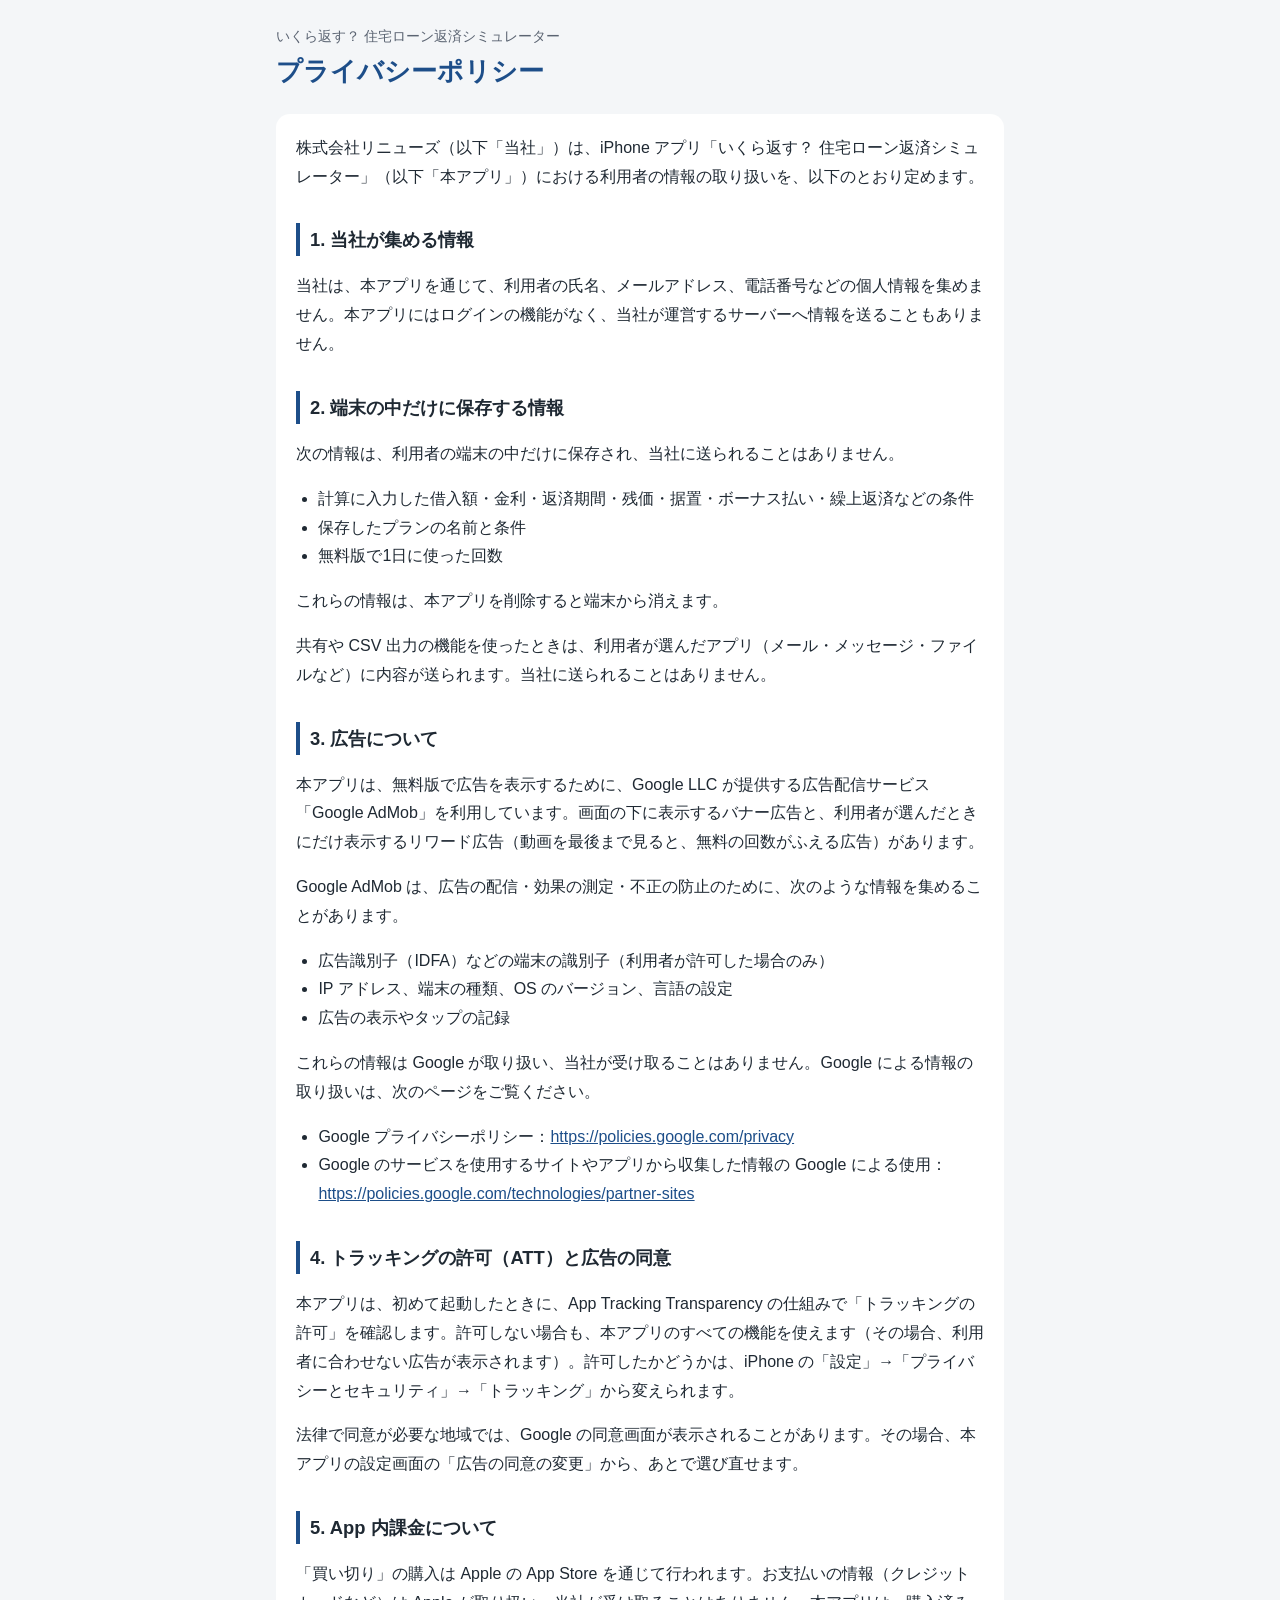
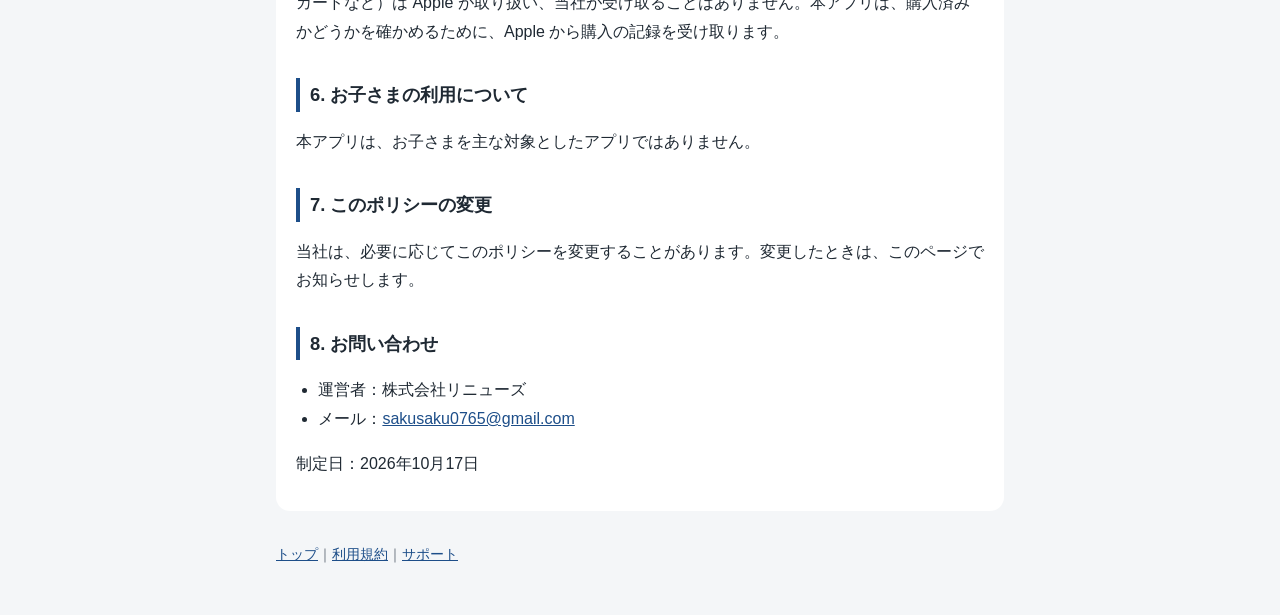
==== privacy.html @ 8ef19cde "Add files via upload" ====
<!doctype html>
<html lang="ja">
<head>
<meta charset="utf-8">
<meta name="viewport" content="width=device-width, initial-scale=1">
<title>プライバシーポリシー｜いくら返す？</title>
<link rel="stylesheet" href="style.css">
</head>
<body>
<main>
  <header>
    <p>いくら返す？ 住宅ローン返済シミュレーター</p>
    <h1>プライバシーポリシー</h1>
  </header>

  <section>
    <p>株式会社リニューズ（以下「当社」）は、iPhone アプリ「いくら返す？ 住宅ローン返済シミュレーター」（以下「本アプリ」）における利用者の情報の取り扱いを、以下のとおり定めます。</p>

    <h2>1. 当社が集める情報</h2>
    <p>当社は、本アプリを通じて、利用者の氏名、メールアドレス、電話番号などの個人情報を集めません。本アプリにはログインの機能がなく、当社が運営するサーバーへ情報を送ることもありません。</p>

    <h2>2. 端末の中だけに保存する情報</h2>
    <p>次の情報は、利用者の端末の中だけに保存され、当社に送られることはありません。</p>
    <ul>
      <li>計算に入力した借入額・金利・返済期間・残価・据置・ボーナス払い・繰上返済などの条件</li>
      <li>保存したプランの名前と条件</li>
      <li>無料版で1日に使った回数</li>
    </ul>
    <p>これらの情報は、本アプリを削除すると端末から消えます。</p>
    <p>共有や CSV 出力の機能を使ったときは、利用者が選んだアプリ（メール・メッセージ・ファイルなど）に内容が送られます。当社に送られることはありません。</p>

    <h2>3. 広告について</h2>
    <p>本アプリは、無料版で広告を表示するために、Google LLC が提供する広告配信サービス「Google AdMob」を利用しています。画面の下に表示するバナー広告と、利用者が選んだときにだけ表示するリワード広告（動画を最後まで見ると、無料の回数がふえる広告）があります。</p>
    <p>Google AdMob は、広告の配信・効果の測定・不正の防止のために、次のような情報を集めることがあります。</p>
    <ul>
      <li>広告識別子（IDFA）などの端末の識別子（利用者が許可した場合のみ）</li>
      <li>IP アドレス、端末の種類、OS のバージョン、言語の設定</li>
      <li>広告の表示やタップの記録</li>
    </ul>
    <p>これらの情報は Google が取り扱い、当社が受け取ることはありません。Google による情報の取り扱いは、次のページをご覧ください。</p>
    <ul>
      <li>Google プライバシーポリシー：<a href="https://policies.google.com/privacy">https://policies.google.com/privacy</a></li>
      <li>Google のサービスを使用するサイトやアプリから収集した情報の Google による使用：<a href="https://policies.google.com/technologies/partner-sites">https://policies.google.com/technologies/partner-sites</a></li>
    </ul>

    <h2>4. トラッキングの許可（ATT）と広告の同意</h2>
    <p>本アプリは、初めて起動したときに、App Tracking Transparency の仕組みで「トラッキングの許可」を確認します。許可しない場合も、本アプリのすべての機能を使えます（その場合、利用者に合わせない広告が表示されます）。許可したかどうかは、iPhone の「設定」→「プライバシーとセキュリティ」→「トラッキング」から変えられます。</p>
    <p>法律で同意が必要な地域では、Google の同意画面が表示されることがあります。その場合、本アプリの設定画面の「広告の同意の変更」から、あとで選び直せます。</p>

    <h2>5. App 内課金について</h2>
    <p>「買い切り」の購入は Apple の App Store を通じて行われます。お支払いの情報（クレジットカードなど）は Apple が取り扱い、当社が受け取ることはありません。本アプリは、購入済みかどうかを確かめるために、Apple から購入の記録を受け取ります。</p>

    <h2>6. お子さまの利用について</h2>
    <p>本アプリは、お子さまを主な対象としたアプリではありません。</p>

    <h2>7. このポリシーの変更</h2>
    <p>当社は、必要に応じてこのポリシーを変更することがあります。変更したときは、このページでお知らせします。</p>

    <h2>8. お問い合わせ</h2>
    <ul>
      <li>運営者：株式会社リニューズ</li>
      <li>メール：<a href="mailto:sakusaku0765@gmail.com">sakusaku0765@gmail.com</a></li>
    </ul>
    <p>制定日：2026年10月17日</p>
  </section>
  <footer><a href="./">トップ</a>｜<a href="terms.html">利用規約</a>｜<a href="support.html">サポート</a></footer>
</main>
</body>
</html>
---- style.css ----
:root { --navy: #1D4E89; --text: #1f2933; --muted: #5b6472; --bg: #F4F6F8; --card: #ffffff; }
* { box-sizing: border-box; }
body { margin: 0; background: var(--bg); color: var(--text); font-family: -apple-system, BlinkMacSystemFont, "Hiragino Sans", "Hiragino Kaku Gothic ProN", "Noto Sans JP", sans-serif; line-height: 1.8; }
main { max-width: 760px; margin: 0 auto; padding: 24px 16px 48px; }
header { margin-bottom: 24px; }
header p { margin: 0; color: var(--muted); font-size: 0.9rem; }
h1 { font-size: 1.6rem; line-height: 1.4; margin: 4px 0 0; color: var(--navy); }
h2 { font-size: 1.15rem; margin: 32px 0 8px; padding-left: 10px; border-left: 4px solid var(--navy); }
h3 { font-size: 1rem; margin: 20px 0 4px; }
section { background: var(--card); border-radius: 14px; padding: 4px 20px 16px; margin-bottom: 16px; }
ul, ol { padding-left: 1.4em; }
a { color: var(--navy); overflow-wrap: anywhere; }
nav ul { list-style: none; padding: 0; display: flex; flex-wrap: wrap; gap: 8px 20px; }
footer { color: var(--muted); font-size: 0.85rem; margin-top: 32px; }
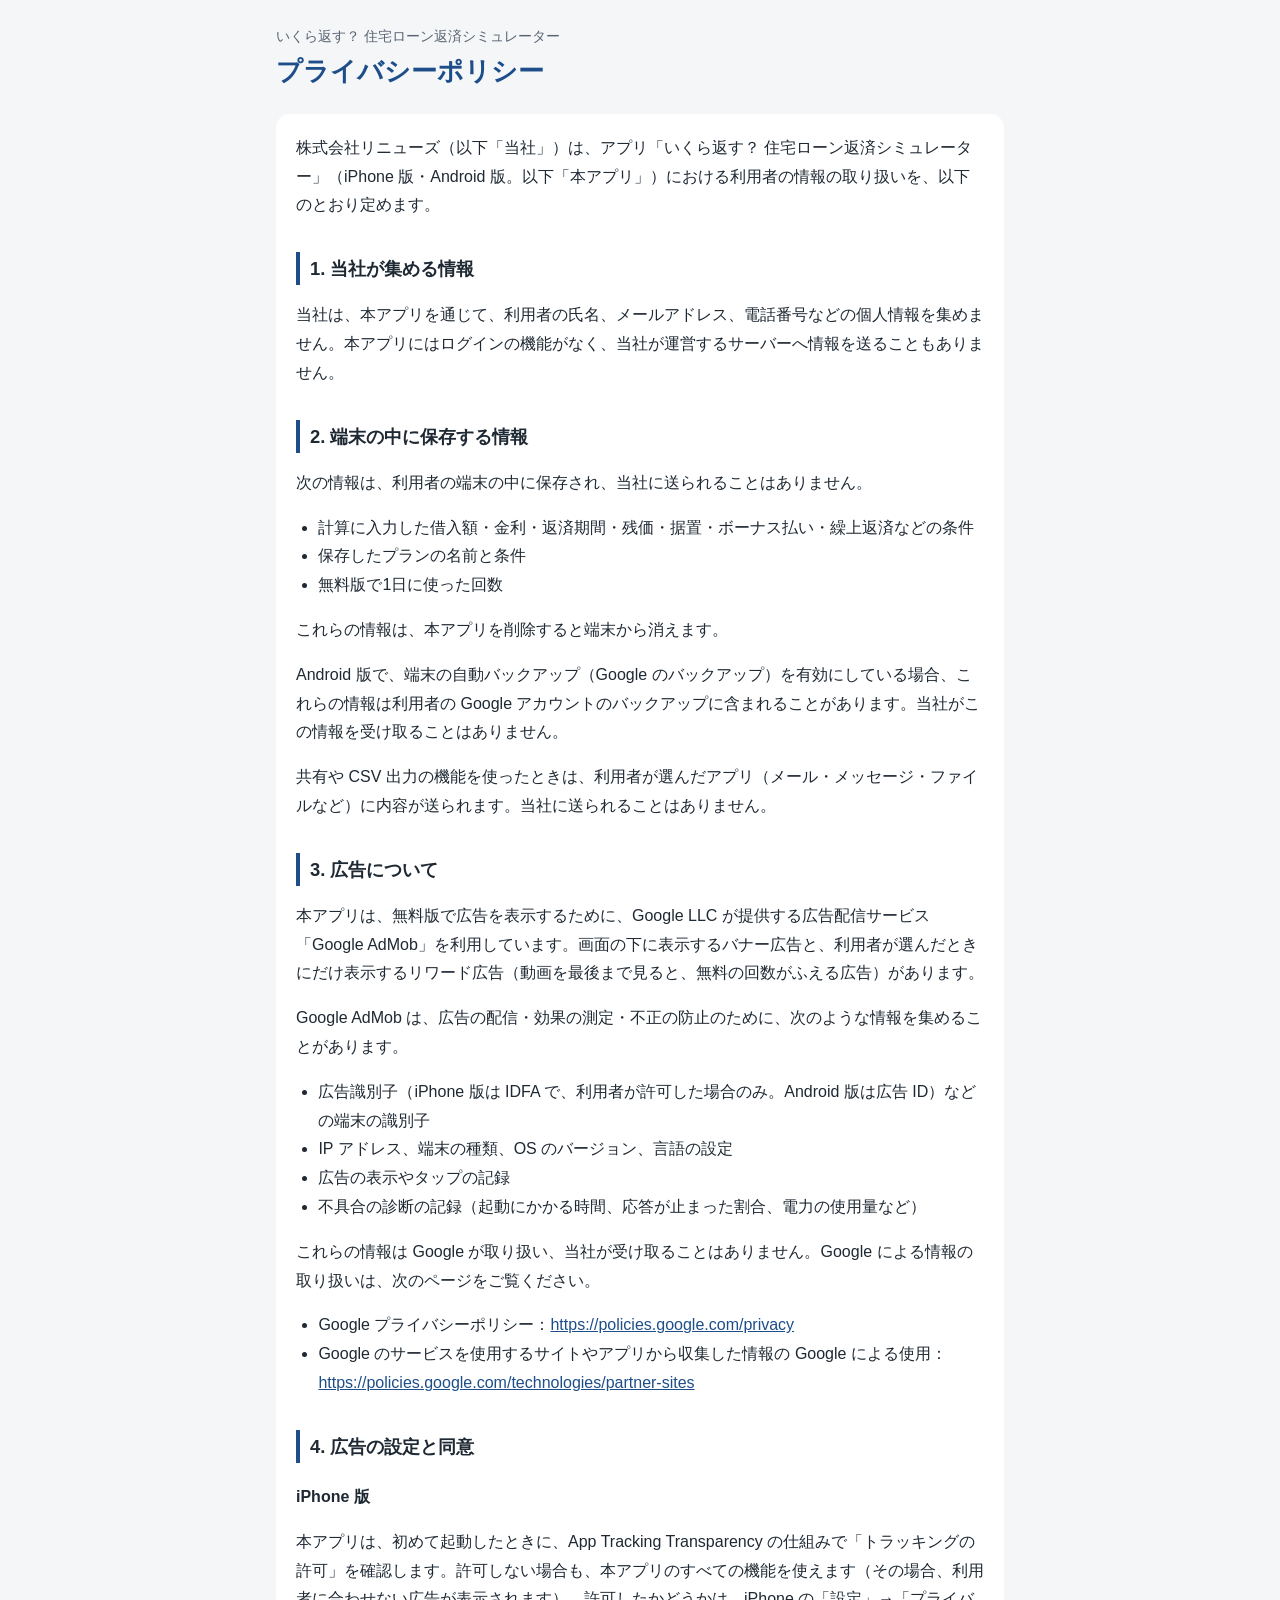
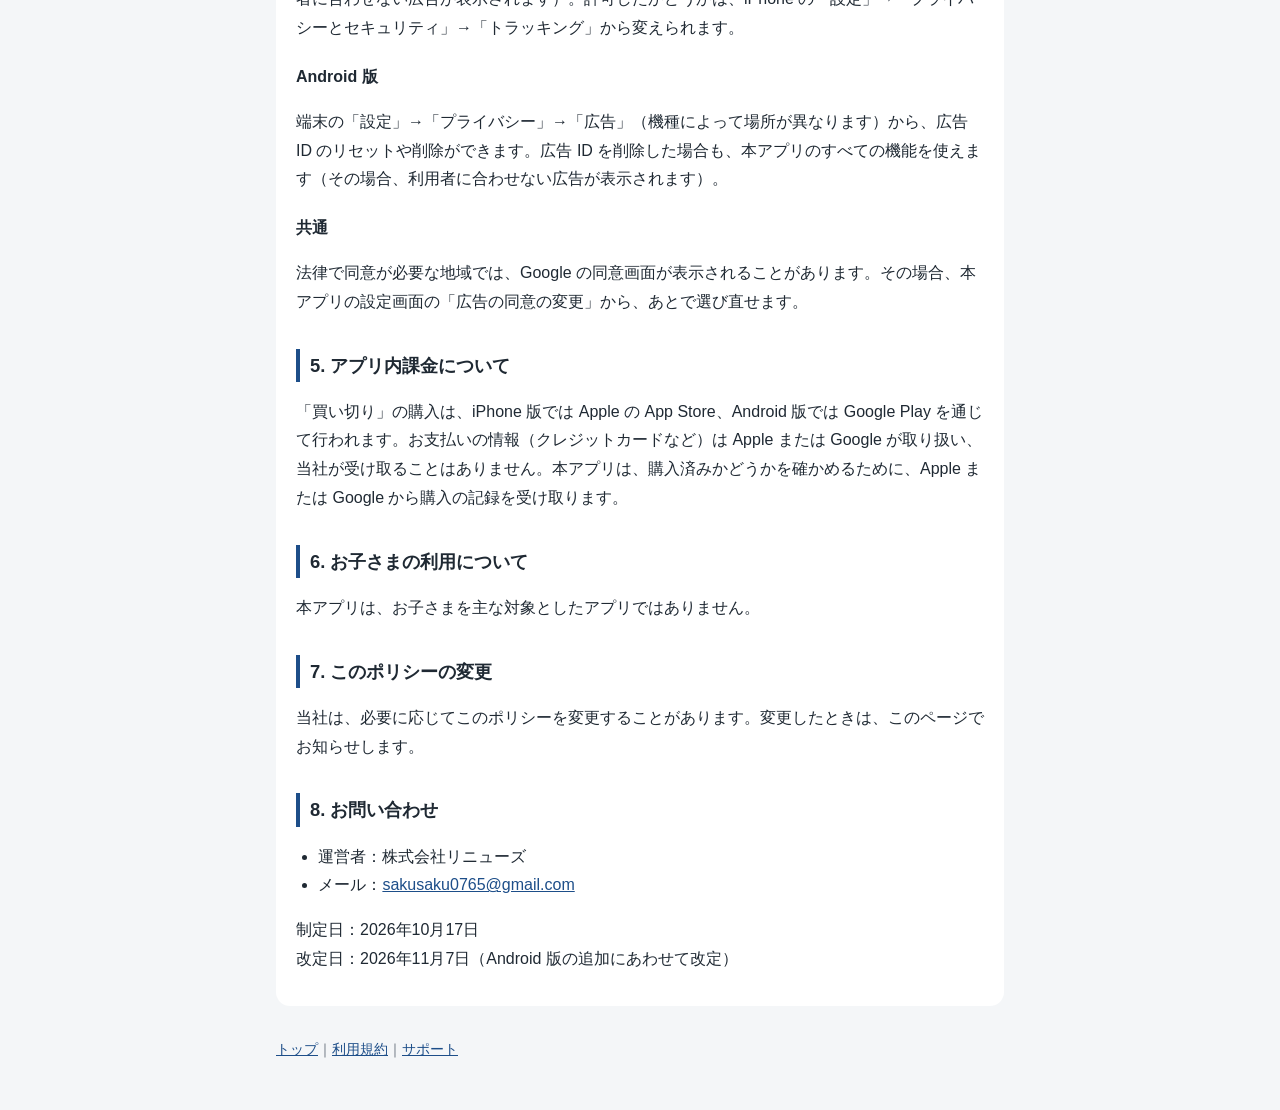
==== commit 73ff3a93: "Add files via upload" ====
--- a/privacy.html
+++ b/privacy.html
@@ -14,28 +14,30 @@
   </header>
 
   <section>
-    <p>株式会社リニューズ（以下「当社」）は、iPhone アプリ「いくら返す？ 住宅ローン返済シミュレーター」（以下「本アプリ」）における利用者の情報の取り扱いを、以下のとおり定めます。</p>
+    <p>株式会社リニューズ（以下「当社」）は、アプリ「いくら返す？ 住宅ローン返済シミュレーター」（iPhone 版・Android 版。以下「本アプリ」）における利用者の情報の取り扱いを、以下のとおり定めます。</p>
 
     <h2>1. 当社が集める情報</h2>
     <p>当社は、本アプリを通じて、利用者の氏名、メールアドレス、電話番号などの個人情報を集めません。本アプリにはログインの機能がなく、当社が運営するサーバーへ情報を送ることもありません。</p>
 
-    <h2>2. 端末の中だけに保存する情報</h2>
-    <p>次の情報は、利用者の端末の中だけに保存され、当社に送られることはありません。</p>
+    <h2>2. 端末の中に保存する情報</h2>
+    <p>次の情報は、利用者の端末の中に保存され、当社に送られることはありません。</p>
     <ul>
       <li>計算に入力した借入額・金利・返済期間・残価・据置・ボーナス払い・繰上返済などの条件</li>
       <li>保存したプランの名前と条件</li>
       <li>無料版で1日に使った回数</li>
     </ul>
     <p>これらの情報は、本アプリを削除すると端末から消えます。</p>
+    <p>Android 版で、端末の自動バックアップ（Google のバックアップ）を有効にしている場合、これらの情報は利用者の Google アカウントのバックアップに含まれることがあります。当社がこの情報を受け取ることはありません。</p>
     <p>共有や CSV 出力の機能を使ったときは、利用者が選んだアプリ（メール・メッセージ・ファイルなど）に内容が送られます。当社に送られることはありません。</p>
 
     <h2>3. 広告について</h2>
     <p>本アプリは、無料版で広告を表示するために、Google LLC が提供する広告配信サービス「Google AdMob」を利用しています。画面の下に表示するバナー広告と、利用者が選んだときにだけ表示するリワード広告（動画を最後まで見ると、無料の回数がふえる広告）があります。</p>
     <p>Google AdMob は、広告の配信・効果の測定・不正の防止のために、次のような情報を集めることがあります。</p>
     <ul>
-      <li>広告識別子（IDFA）などの端末の識別子（利用者が許可した場合のみ）</li>
+      <li>広告識別子（iPhone 版は IDFA で、利用者が許可した場合のみ。Android 版は広告 ID）などの端末の識別子</li>
       <li>IP アドレス、端末の種類、OS のバージョン、言語の設定</li>
       <li>広告の表示やタップの記録</li>
+      <li>不具合の診断の記録（起動にかかる時間、応答が止まった割合、電力の使用量など）</li>
     </ul>
     <p>これらの情報は Google が取り扱い、当社が受け取ることはありません。Google による情報の取り扱いは、次のページをご覧ください。</p>
     <ul>
@@ -43,12 +45,16 @@
       <li>Google のサービスを使用するサイトやアプリから収集した情報の Google による使用：<a href="https://policies.google.com/technologies/partner-sites">https://policies.google.com/technologies/partner-sites</a></li>
     </ul>
 
-    <h2>4. トラッキングの許可（ATT）と広告の同意</h2>
+    <h2>4. 広告の設定と同意</h2>
+    <h3>iPhone 版</h3>
     <p>本アプリは、初めて起動したときに、App Tracking Transparency の仕組みで「トラッキングの許可」を確認します。許可しない場合も、本アプリのすべての機能を使えます（その場合、利用者に合わせない広告が表示されます）。許可したかどうかは、iPhone の「設定」→「プライバシーとセキュリティ」→「トラッキング」から変えられます。</p>
+    <h3>Android 版</h3>
+    <p>端末の「設定」→「プライバシー」→「広告」（機種によって場所が異なります）から、広告 ID のリセットや削除ができます。広告 ID を削除した場合も、本アプリのすべての機能を使えます（その場合、利用者に合わせない広告が表示されます）。</p>
+    <h3>共通</h3>
     <p>法律で同意が必要な地域では、Google の同意画面が表示されることがあります。その場合、本アプリの設定画面の「広告の同意の変更」から、あとで選び直せます。</p>
 
-    <h2>5. App 内課金について</h2>
-    <p>「買い切り」の購入は Apple の App Store を通じて行われます。お支払いの情報（クレジットカードなど）は Apple が取り扱い、当社が受け取ることはありません。本アプリは、購入済みかどうかを確かめるために、Apple から購入の記録を受け取ります。</p>
+    <h2>5. アプリ内課金について</h2>
+    <p>「買い切り」の購入は、iPhone 版では Apple の App Store、Android 版では Google Play を通じて行われます。お支払いの情報（クレジットカードなど）は Apple または Google が取り扱い、当社が受け取ることはありません。本アプリは、購入済みかどうかを確かめるために、Apple または Google から購入の記録を受け取ります。</p>
 
     <h2>6. お子さまの利用について</h2>
     <p>本アプリは、お子さまを主な対象としたアプリではありません。</p>
@@ -61,7 +67,8 @@
       <li>運営者：株式会社リニューズ</li>
       <li>メール：<a href="mailto:sakusaku0765@gmail.com">sakusaku0765@gmail.com</a></li>
     </ul>
-    <p>制定日：2026年10月17日</p>
+    <p>制定日：2026年10月17日<br>
+    改定日：2026年11月7日（Android 版の追加にあわせて改定）</p>
   </section>
   <footer><a href="./">トップ</a>｜<a href="terms.html">利用規約</a>｜<a href="support.html">サポート</a></footer>
 </main>
